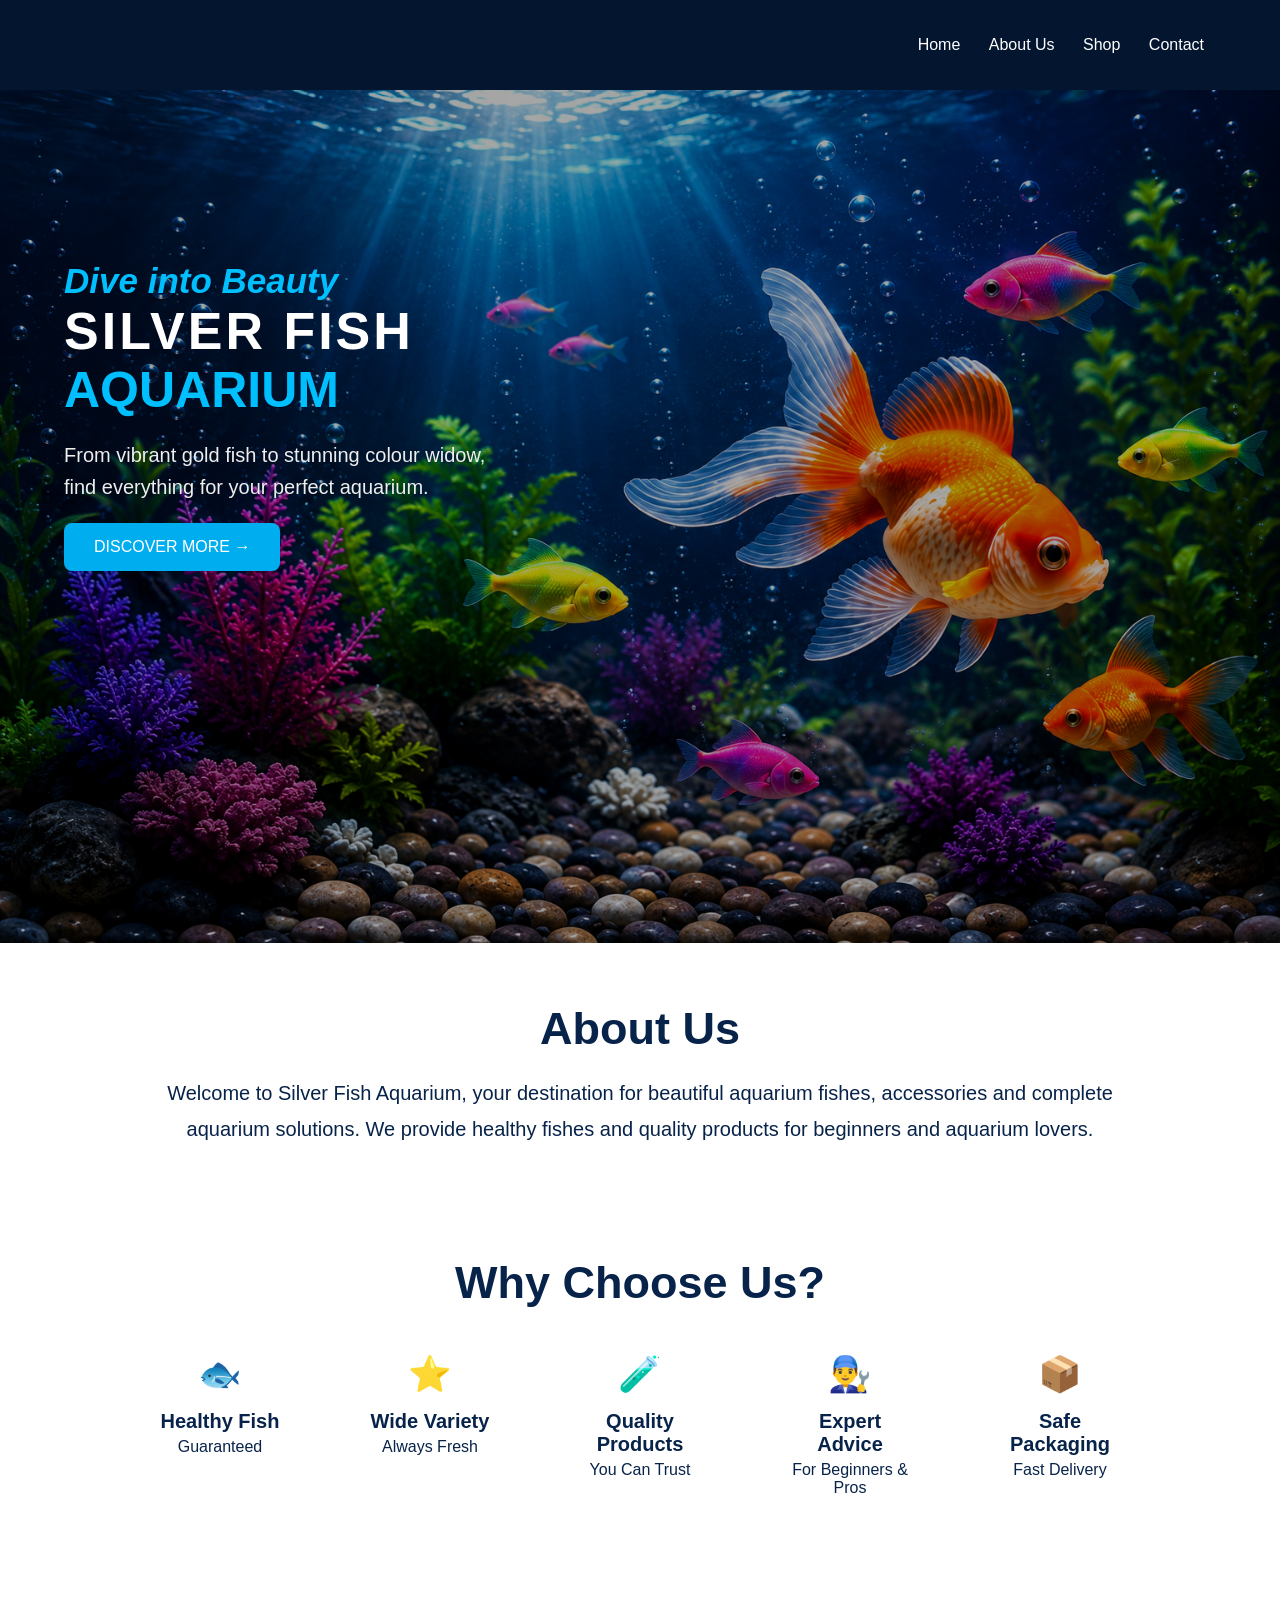
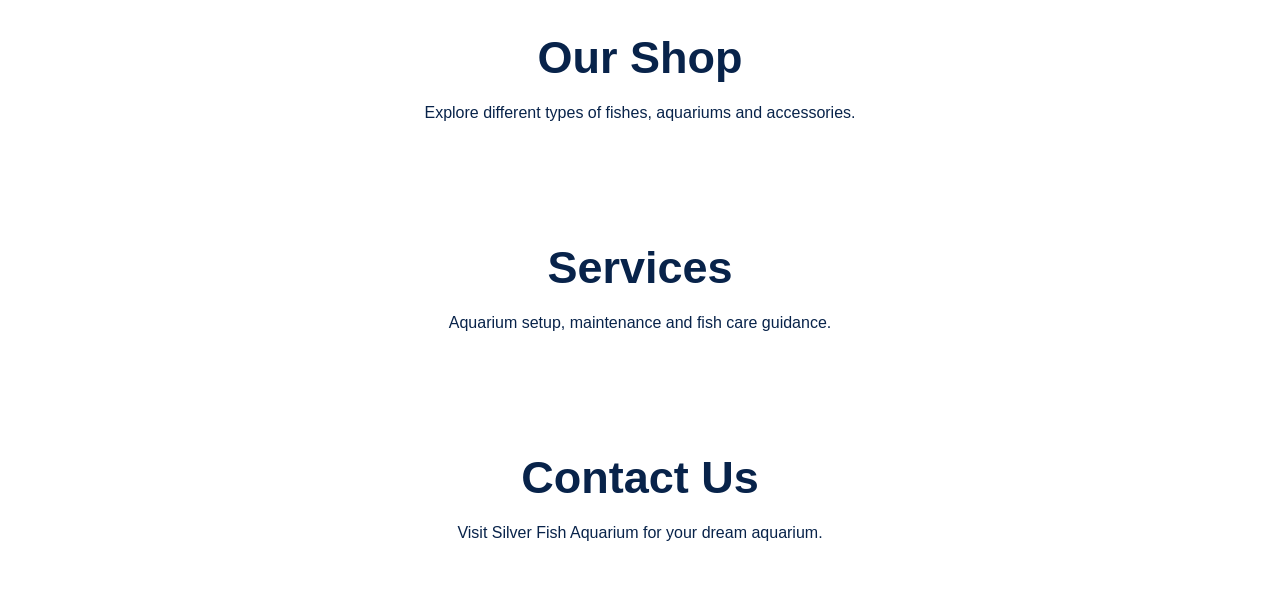
==== index.html @ 3cf3a321 "Update index.html" ====
<!DOCTYPE html>
<html lang="en">
<head>
<meta charset="UTF-8">
<meta name="viewport" content="width=device-width, initial-scale=1.0">

<title>Silver Fish Aquarium</title>

<link rel="stylesheet" href="style.css">

</head>

<body>

<header>
    <div 
        <img src="logo.png" alt="Silver Fish Aquarium">
    </div>

    <nav>
        <a href="#home">Home</a>
        <a href="#about">About Us</a>
        <a href="#shop">Shop</a>
        <a href="#contact">Contact</a>
    </nav>
</header>


<!-- HOME SECTION -->

<section id="home" class="hero">

<picture>
    <source media="(max-width:768px)" srcset="aquarium-mobile.png">
    <img src="aquarium-desktop.png" alt="Silver Fish Aquarium">
</picture>


<div class="hero-content">

<h3>Dive into Beauty</h3>

<h1>SILVER FISH</h1>

<h2>AQUARIUM</h2>

<p>
From vibrant gold fish to stunning colour widow,
find everything for your perfect aquarium.
</p>


<a href="#about" class="btn">
DISCOVER MORE →
</a>

</div>

</section>



<!-- ABOUT SECTION -->

<section id="about" class="about">

<h1>About Us</h1>

<p>
Welcome to Silver Fish Aquarium, your destination for beautiful
aquarium fishes, accessories and complete aquarium solutions.
We provide healthy fishes and quality products for beginners
and aquarium lovers.
</p>

</section>



<!-- WHY CHOOSE US -->

<section class="choose">

<h1>Why Choose Us?</h1>


<div class="cards">


<div class="card">
🐟
<h3>Healthy Fish</h3>
<p>Guaranteed</p>
</div>


<div class="card">
⭐
<h3>Wide Variety</h3>
<p>Always Fresh</p>
</div>


<div class="card">
🧪
<h3>Quality Products</h3>
<p>You Can Trust</p>
</div>


<div class="card">
👨‍🔧
<h3>Expert Advice</h3>
<p>For Beginners & Pros</p>
</div>


<div class="card">
📦
<h3>Safe Packaging</h3>
<p>Fast Delivery</p>
</div>


</div>

</section>



<!-- SHOP -->

<section id="shop" class="simple">

<h1>Our Shop</h1>

<p>
Explore different types of fishes, aquariums and accessories.
</p>

</section>



<!-- SERVICES -->

<section id="services" class="simple">

<h1>Services</h1>

<p>
Aquarium setup, maintenance and fish care guidance.
</p>

</section>



<!-- CONTACT -->

<section id="contact" class="simple">

<h1>Contact Us</h1>

<p>
Visit Silver Fish Aquarium for your dream aquarium.
</p>

</section>


</body>
</html>
---- style.css ----
*{
margin:0;
padding:0;
box-sizing:border-box;
font-family:Arial, sans-serif;
}


body{
background:white;
color:#08234a;
}


/* HEADER */

header{

height:90px;
background:#03152f;
display:flex;
align-items:center;
justify-content:space-between;
padding:20px 5%;

}


.logo img {
    width: 180px;
    height: auto;
}

@media(max-width:768px){
    .logo img{
        width:120px;
    }
}

.logo small{

display:block;
font-size:15px;
color:#00bfff;
letter-spacing:4px;

}


nav a{

color:white;
text-decoration:none;
margin:0 12px;
font-size:16px;

}


nav a:hover{

color:#00bfff;

}



/* HERO */

.hero{

position:relative;

}

.hero::before{
    content:"";
    position:absolute;
    inset:0;
    background:rgba(0,0,0,0.35);
    z-index:1;
}

.hero-content{
    position:absolute;
    top:20%;
    left:5%;
    max-width:450px;
    color:white;
    z-index:2;
}

.hero img{

width:100%;
display:block;

}



.hero-content{

position:absolute;
top:20%;
left:5%;
max-width:450px;
color:white;

}


.hero-content h3{

font-size:35px;
font-style:italic;
color:#00bfff;

}


.hero-content h1{
    font-size:52px;
    letter-spacing:3px;
    color:white;
}

.hero-content h2{

font-size:50px;
color:#00bfff;

}


.hero-content p{
    font-size:20px;
    line-height:1.6;
    margin:20px 0;
    color:#eeeeee;
}



.btn{

background:#00aef0;
color:white;
padding:15px 30px;
border-radius:8px;
text-decoration:none;
display:inline-block;

}



/* ABOUT */

.about{

padding:60px 10%;
text-align:center;

}


.about h1,
.choose h1,
.simple h1{

font-size:45px;
margin-bottom:20px;

}


.about p{

font-size:20px;
line-height:1.8;

}



/* WHY CHOOSE */

.choose{

padding:50px 5%;
text-align:center;

}


.cards{

display:flex;
justify-content:center;
gap:30px;
flex-wrap:wrap;

}


.card{

width:180px;
padding:25px;
font-size:35px;

}


.card h3{

font-size:20px;
margin:15px 0 5px;

}


.card p{

font-size:16px;

}



/* OTHER SECTIONS */

.simple{

padding:60px;
text-align:center;

}




/* MOBILE */

@media(max-width:768px){


header{

height:auto;
display:block;
text-align:center;

}


nav{

margin-top:20px;

}


nav a{

display:inline-block;
margin:8px;
font-size:14px;

}



.hero-content{

top:12%;
left:6%;
max-width:85%;

}


.hero-content h3{

font-size:28px;

}


.hero-content h1{

font-size:45px;

}


.hero-content h2{

font-size:35px;

}


.hero-content p{

font-size:17px;

}


.about h1,
.choose h1,
.simple h1{

font-size:35px;

}


.cards{

display:block;

}


.card{

margin:auto;

}


}
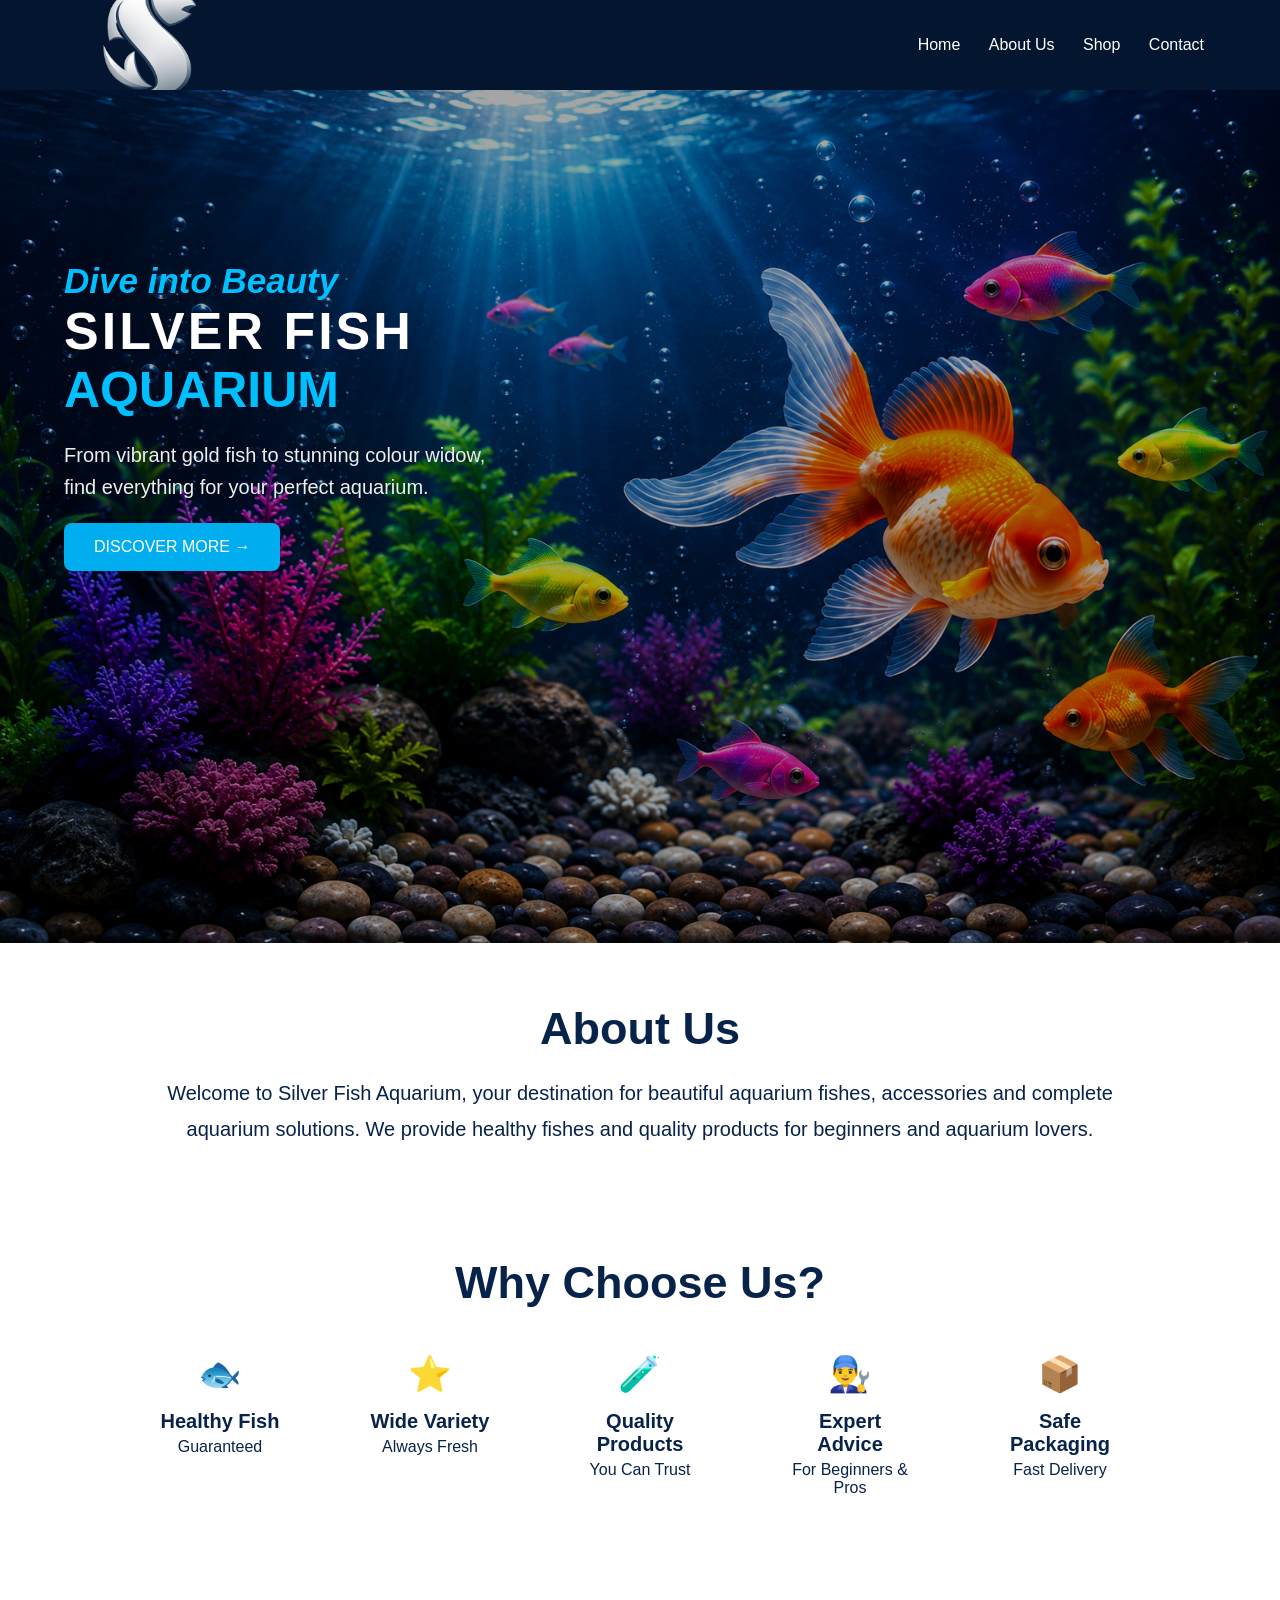
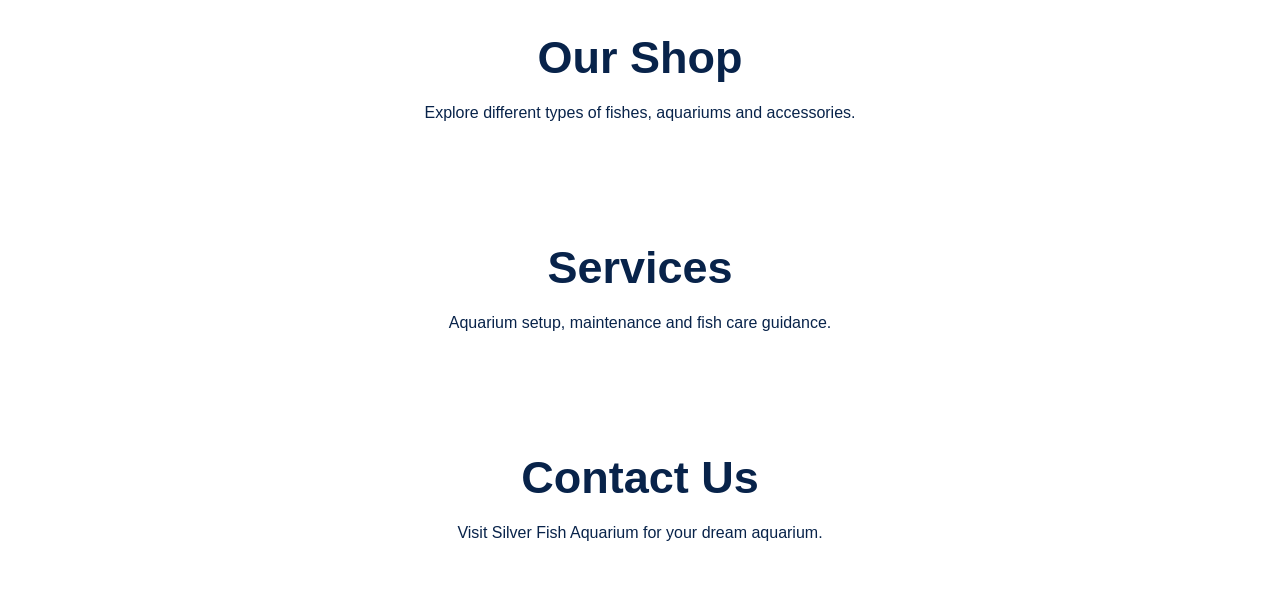
==== commit 4820ef4b: "Update index.html" ====
--- a/index.html
+++ b/index.html
@@ -13,7 +13,7 @@
 <body>
 
 <header>
-    <div 
+    <div class="logo">
         <img src="logo.png" alt="Silver Fish Aquarium">
     </div>
 
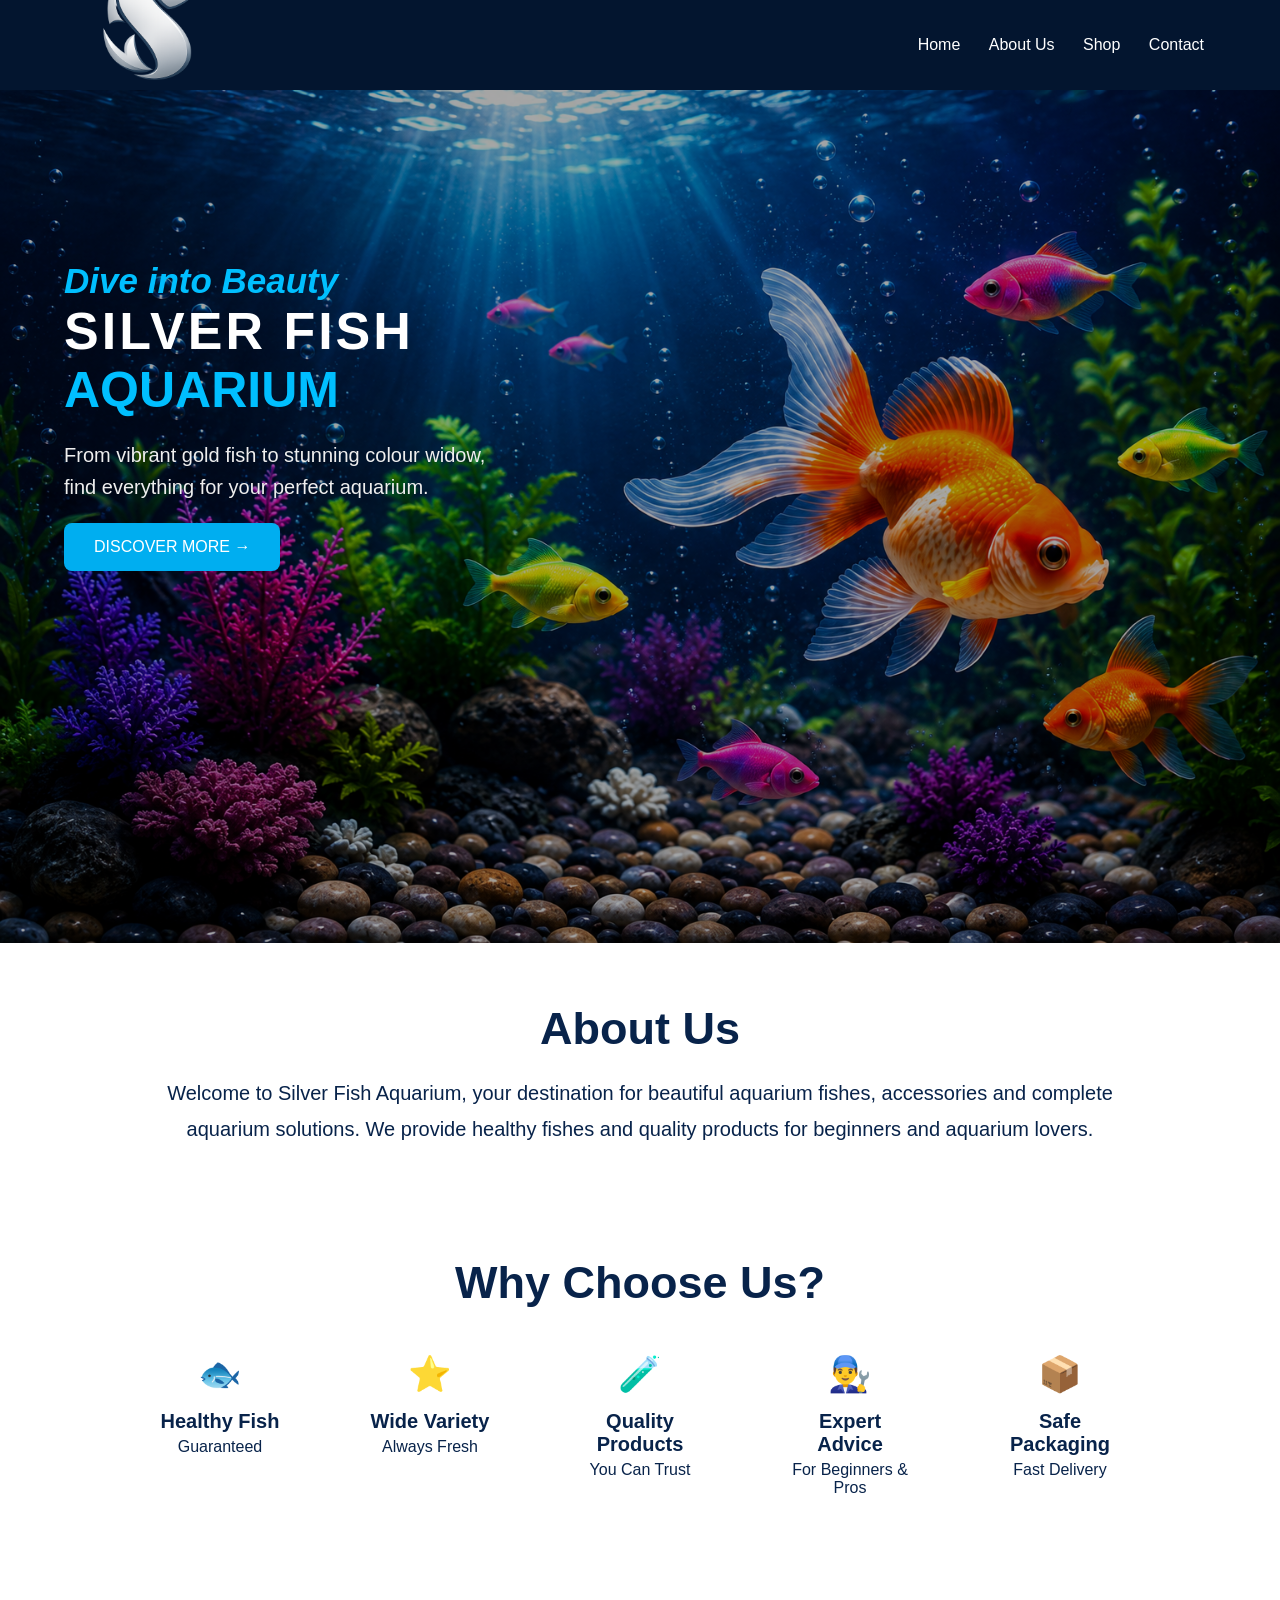
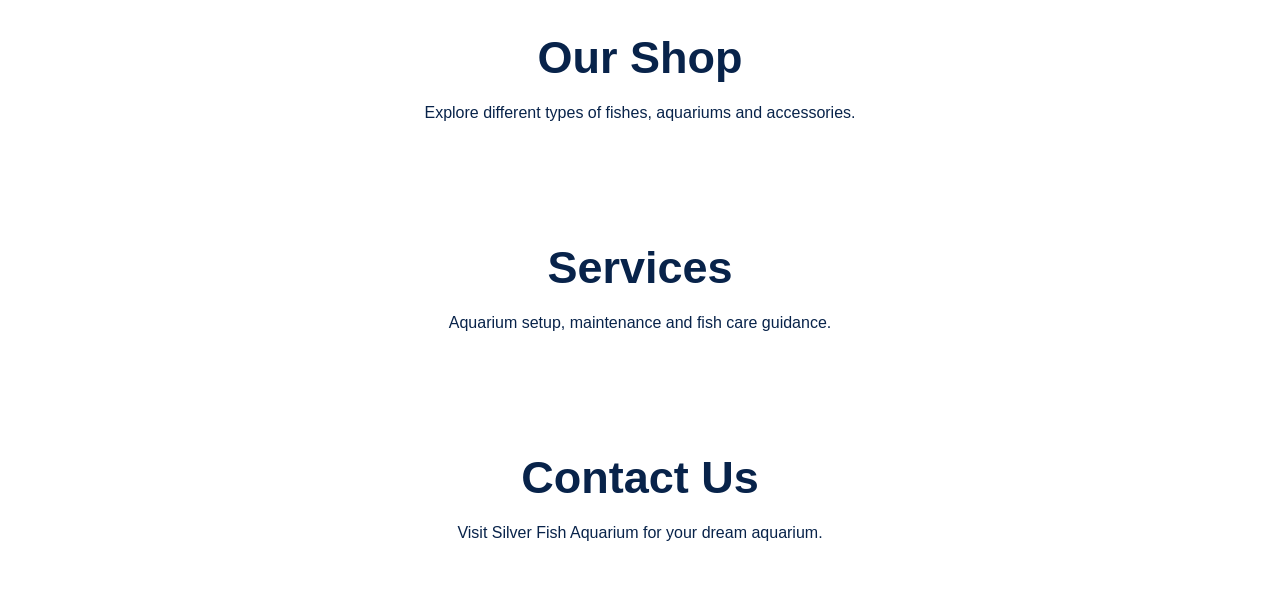
==== commit 9a167d9a: "Update index.html" ====
--- a/index.html
+++ b/index.html
@@ -15,6 +15,10 @@
 <header>
     <div class="logo">
         <img src="logo.png" alt="Silver Fish Aquarium">
+        <div class="logo-text">
+        <span>SILVER FISH</span>
+        <small>AQUARIUM</small>
+        </div>
     </div>
 
     <nav>
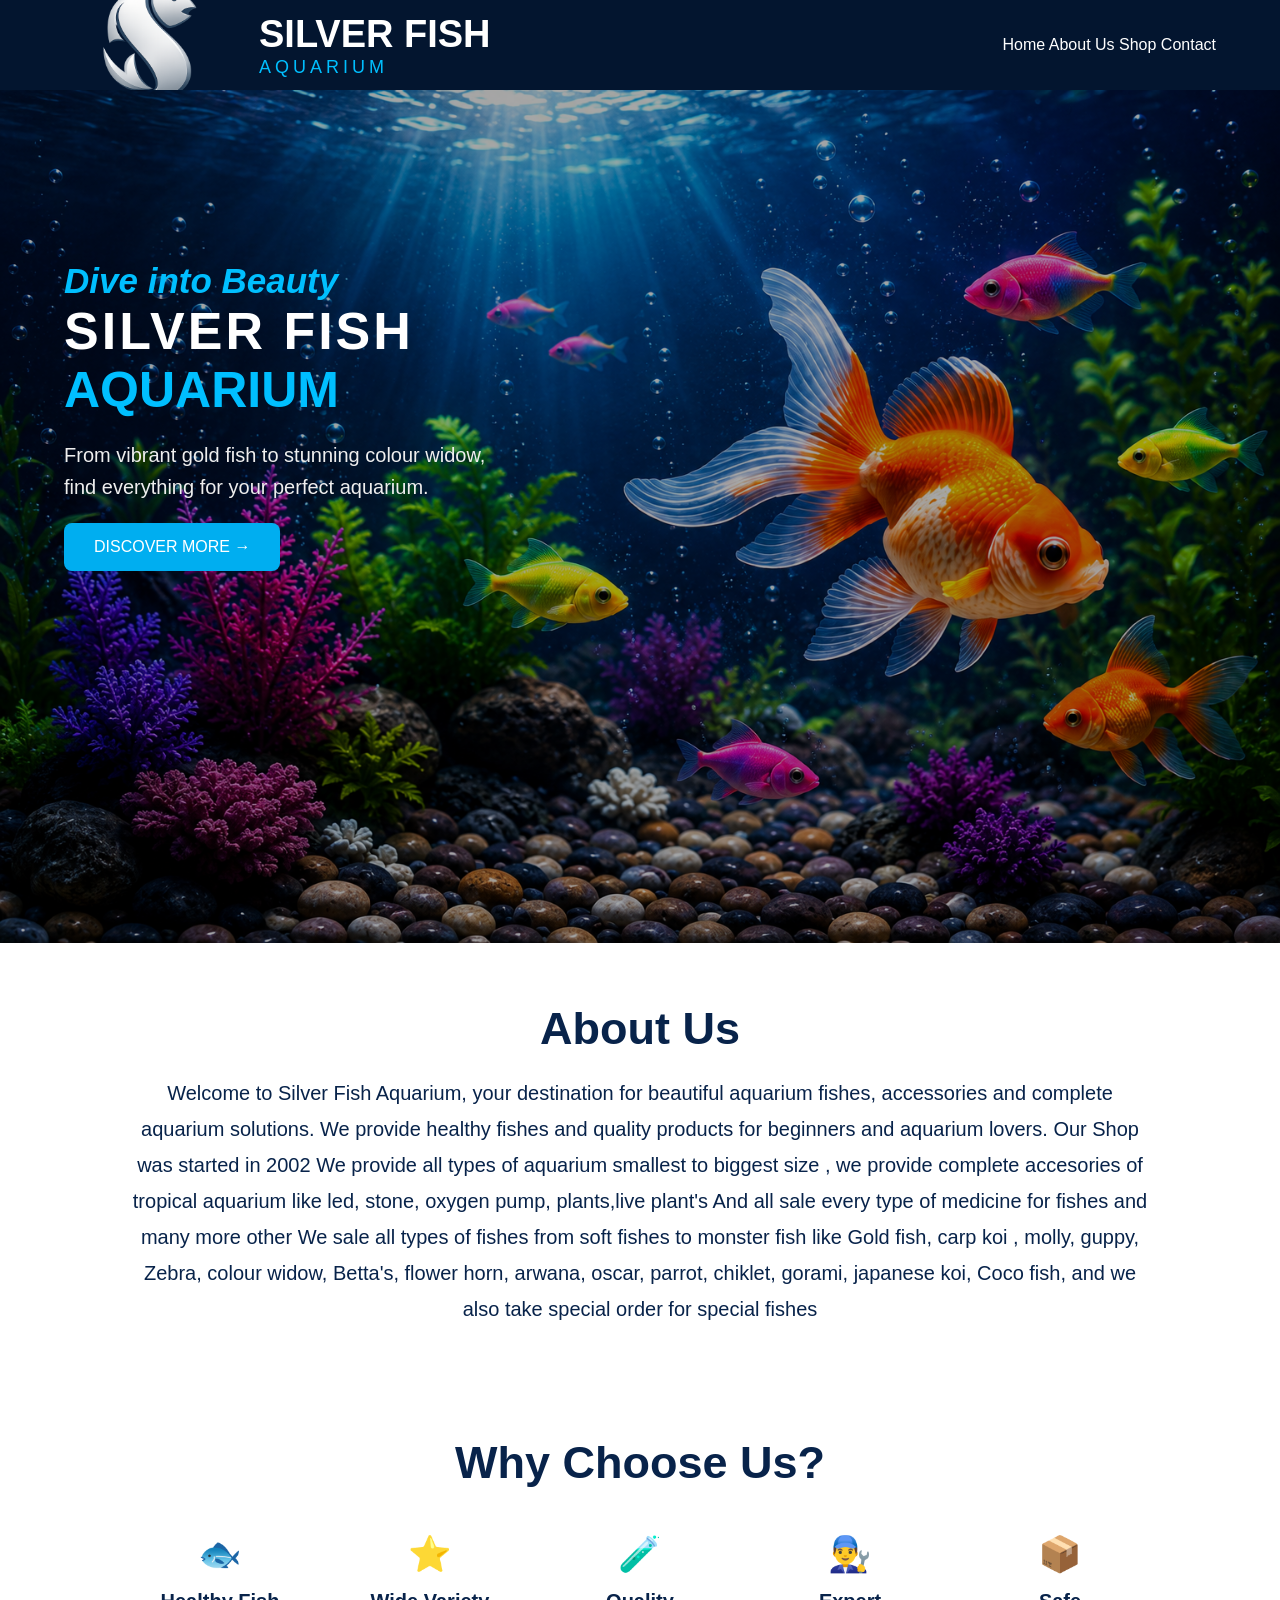
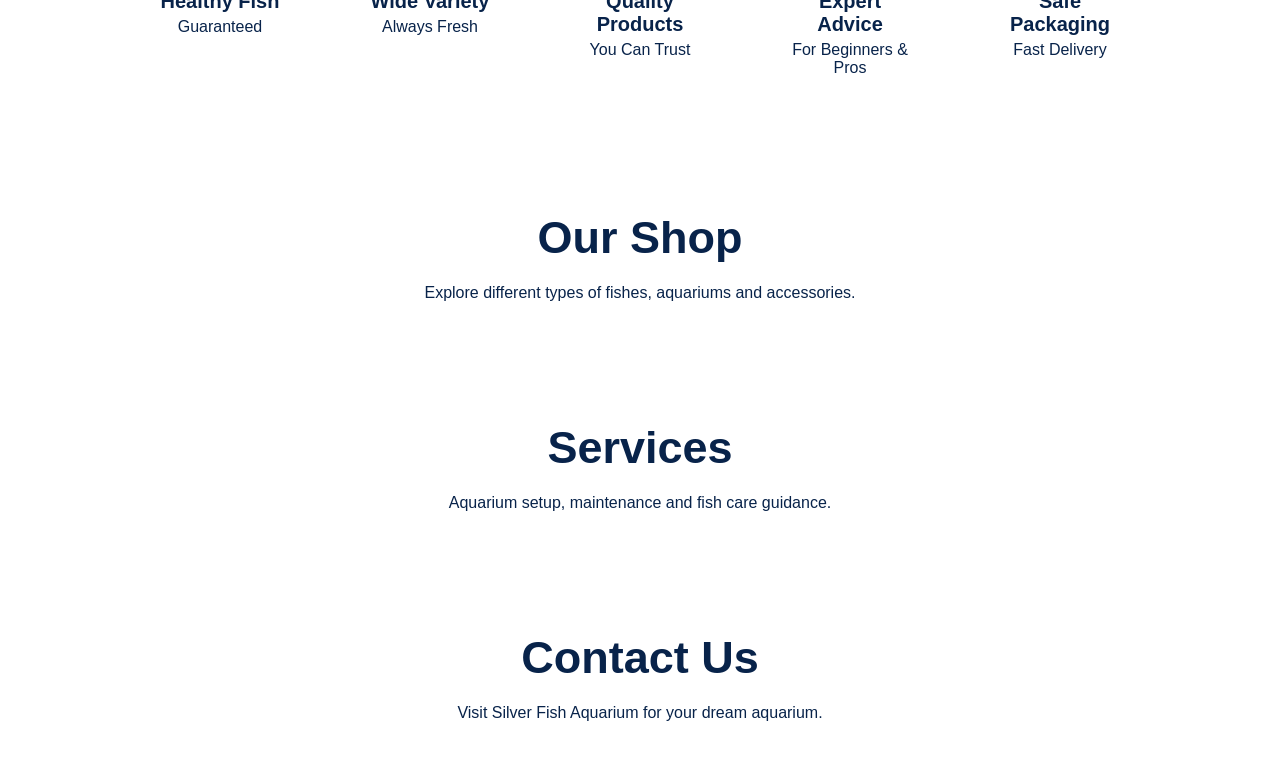
==== commit f0459b4e: "Update index.html" ====
--- a/index.html
+++ b/index.html
@@ -75,6 +75,15 @@
 aquarium fishes, accessories and complete aquarium solutions.
 We provide healthy fishes and quality products for beginners
 and aquarium lovers.
+    
+    Our Shop was started in 2002
+
+We provide all types of aquarium smallest to biggest size , we provide complete accesories of tropical aquarium like led, stone, oxygen pump, plants,live plant's
+And all sale every type of medicine for fishes and many more other 
+
+We sale all types of fishes from soft fishes to monster fish like 
+Gold fish, carp koi , molly, guppy, Zebra, colour widow, Betta's, flower horn, arwana, oscar, parrot, chiklet, gorami, japanese koi, Coco fish, and we also take special order for special fishes
+
 </p>
 
 </section>
--- a/style.css
+++ b/style.css
@@ -26,28 +26,64 @@
 }
 
 
+/* --- Desktop & General Styles --- */
+.logo {
+    display: flex;
+    align-items: center;
+    gap: 15px; /* Adds space between the logo image and the text */
+}
+
 .logo img {
-    width: 180px;
+    width: 180px; /* Large desktop logo size */
     height: auto;
 }
 
-@media(max-width:768px){
-    .logo img{
-        width:120px;
+.logo-text span {
+    display: block;
+    color: #ffffff; /* Clear, bright white */
+    font-size: 38px; /* Increased font size */
+    font-weight: bold;
+    line-height: 1.2;
+}
+
+.logo-text small {
+    display: block;
+    color: #00bfff; /* Bright neon blue */
+    font-size: 18px; /* Slightly larger for readability */
+    letter-spacing: 4px;
+    text-transform: uppercase;
+}
+
+/* --- Mobile Responsive Styles (Screen sizes 768px and smaller) --- */
+@media (max-width: 768px) {
+    .logo img {
+        width: 80px; /* Responsive size so it doesn't break mobile view */
     }
-}
-
-.logo small{
-
-display:block;
-font-size:15px;
-color:#00bfff;
-letter-spacing:4px;
-
-}
-
-
-nav a{
+
+    .logo-text span {
+        font-size: 20px; /* Scales down smoothly on mobile */
+    }
+
+    .logo-text small {
+        font-size: 11px;
+    }
+}
+
+/* --- Fix for the Purple Links (Home, About Us, Shop, Contact) --- */
+nav a, 
+.navbar a,
+header a { 
+    color: #ffffff !important; 
+    text-decoration: none; /* Removes underline */
+}
+
+/* Optional: Turns neon blue when you hover your mouse over them */
+nav a:hover,
+.navbar a:hover,
+header a:hover {
+    color: #00bfff !important; 
+}
+
 
 color:white;
 text-decoration:none;
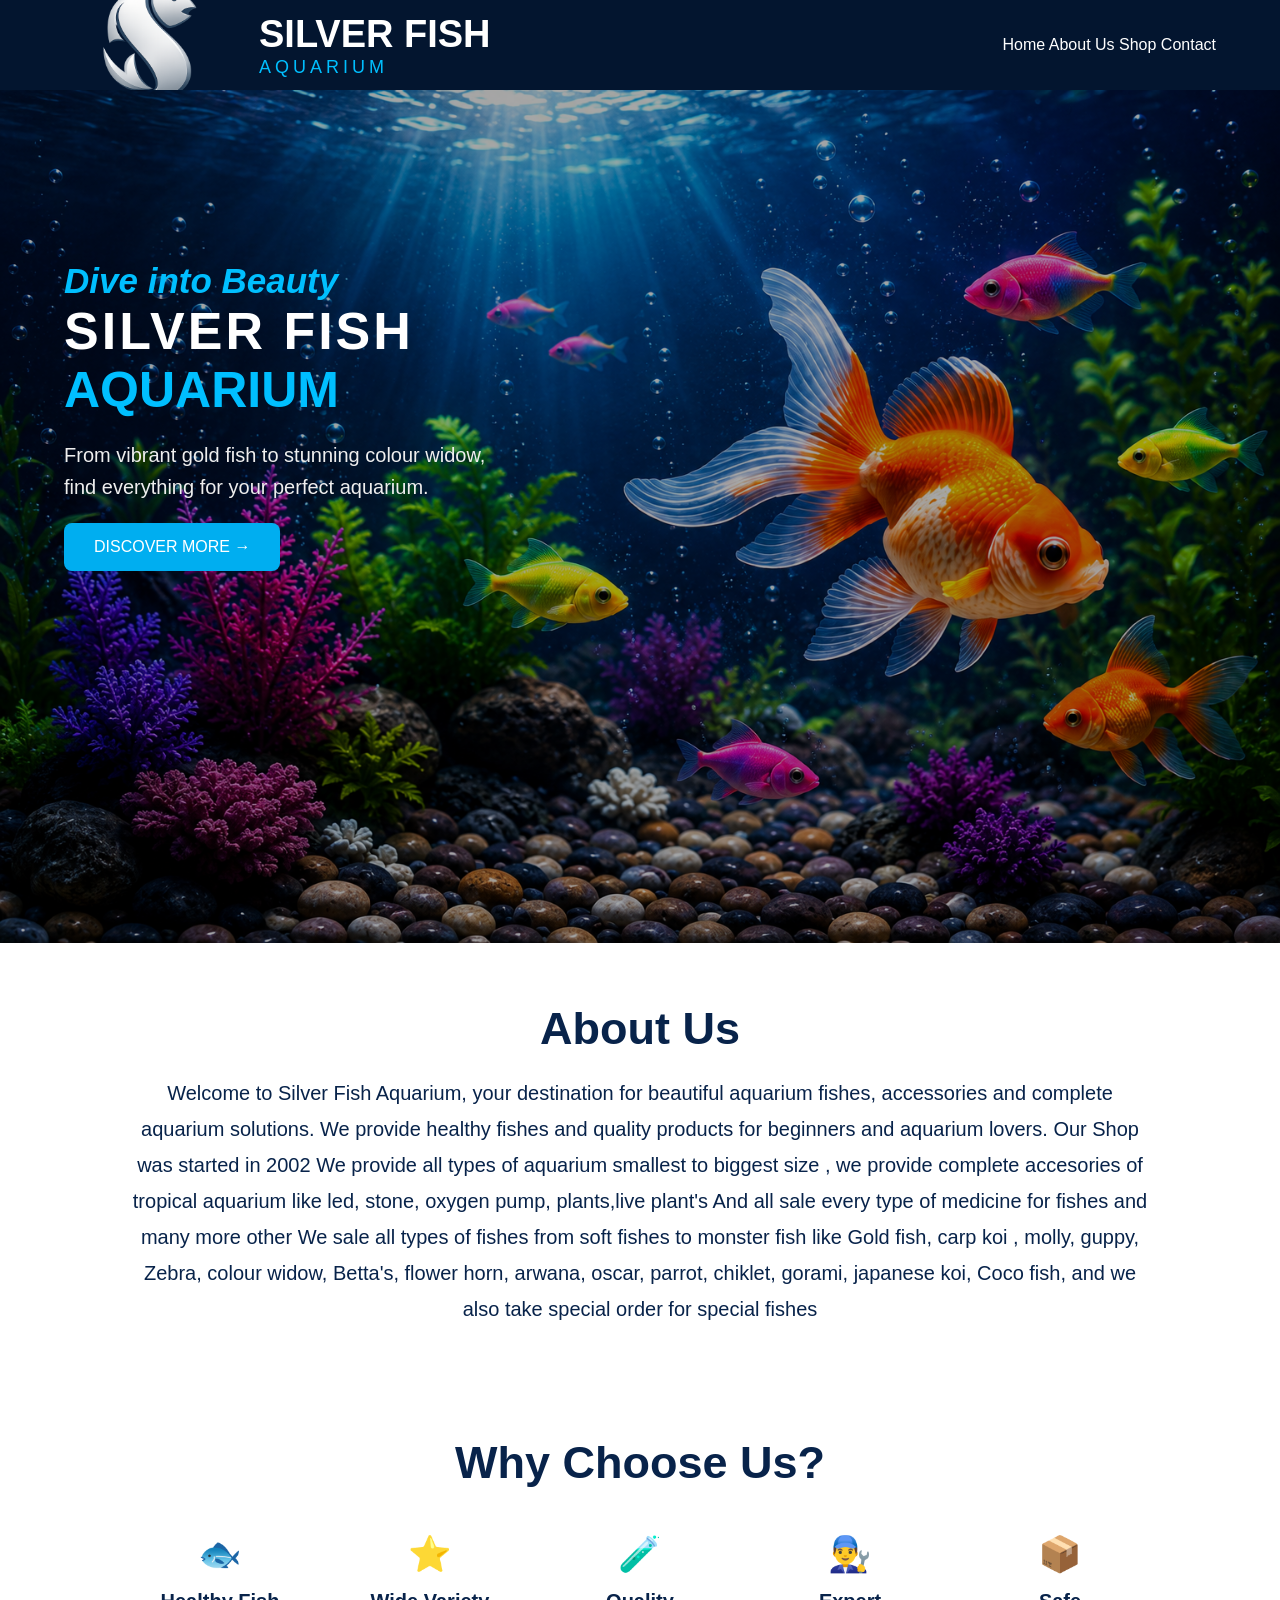
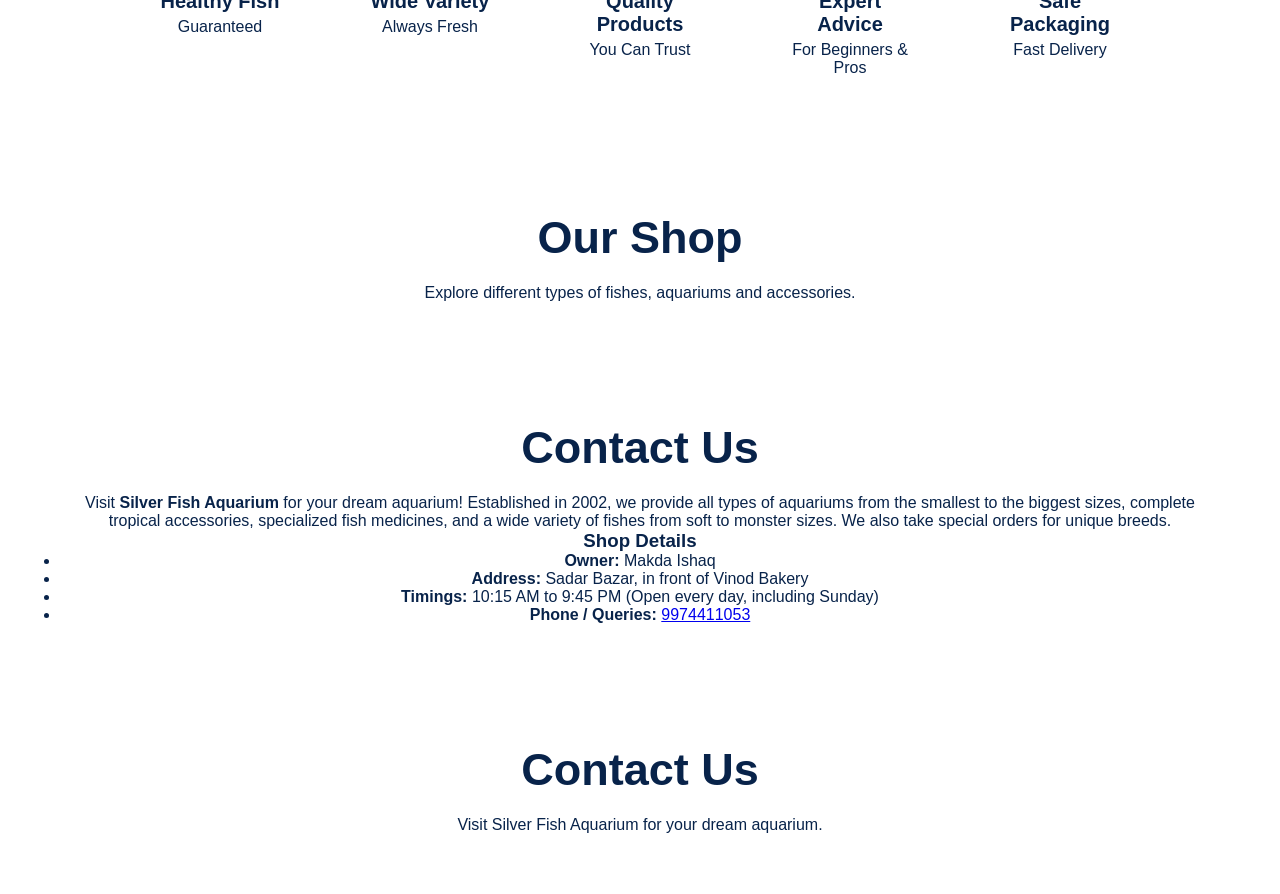
==== commit 13023962: "Update index.html" ====
--- a/index.html
+++ b/index.html
@@ -159,11 +159,23 @@
 
 <section id="services" class="simple">
 
-<h1>Services</h1>
+<section class="contact-section">
+    <h1>Contact Us</h1>
+    <p class="intro-text">
+        Visit <strong>Silver Fish Aquarium</strong> for your dream aquarium! Established in 2002, we provide all types of aquariums from the smallest to the biggest sizes, complete tropical accessories, specialized fish medicines, and a wide variety of fishes from soft to monster sizes. We also take special orders for unique breeds.
+    </p>
 
-<p>
-Aquarium setup, maintenance and fish care guidance.
-</p>
+    <div class="contact-details">
+        <h3>Shop Details</h3>
+        <ul>
+            <li><strong>Owner:</strong> Makda Ishaq</li>
+            <li><strong>Address:</strong> Sadar Bazar, in front of Vinod Bakery</li>
+            <li><strong>Timings:</strong> 10:15 AM to 9:45 PM (Open every day, including Sunday)</li>
+            <li><strong>Phone / Queries:</strong> <a href="tel:9974411053">9974411053</a></li>
+        </ul>
+    </div>
+</section>
+
 
 </section>
 
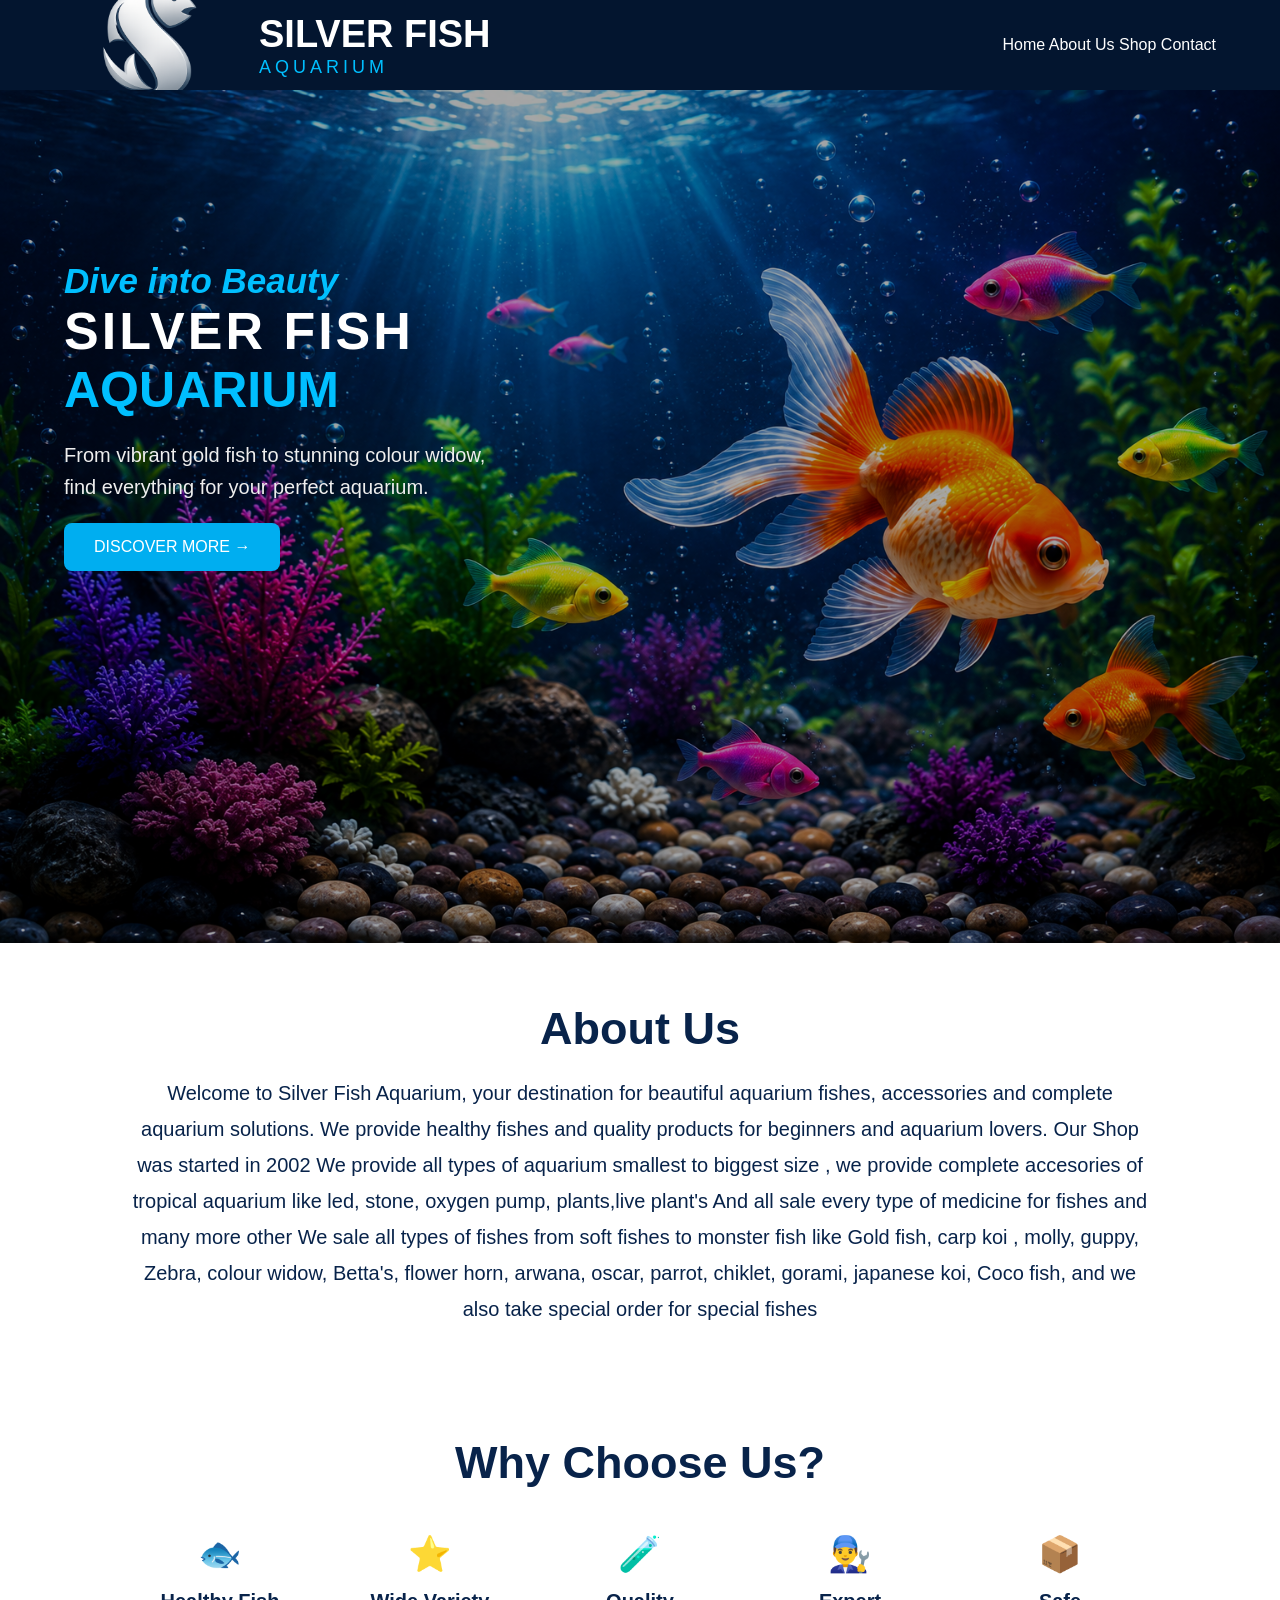
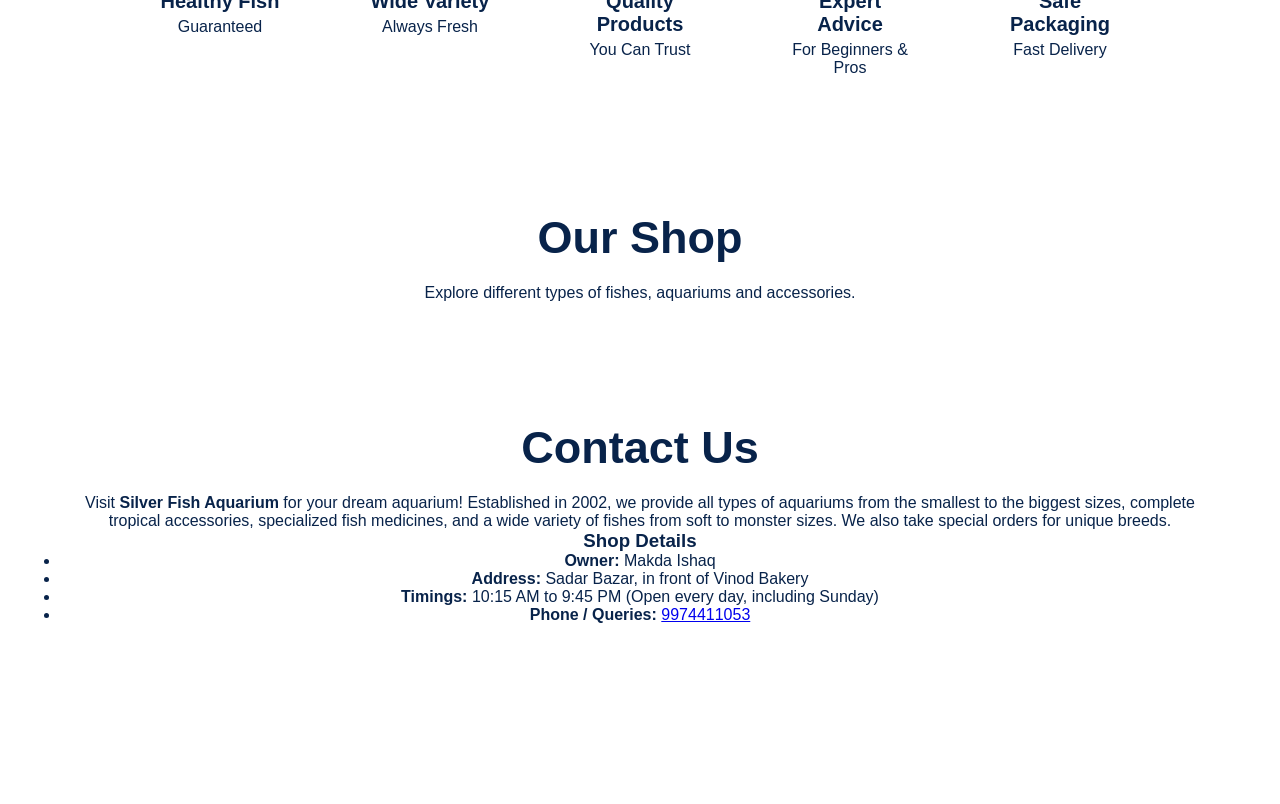
==== commit 0775ec53: "Update index.html" ====
--- a/index.html
+++ b/index.html
@@ -185,11 +185,7 @@
 
 <section id="contact" class="simple">
 
-<h1>Contact Us</h1>
 
-<p>
-Visit Silver Fish Aquarium for your dream aquarium.
-</p>
 
 </section>
 
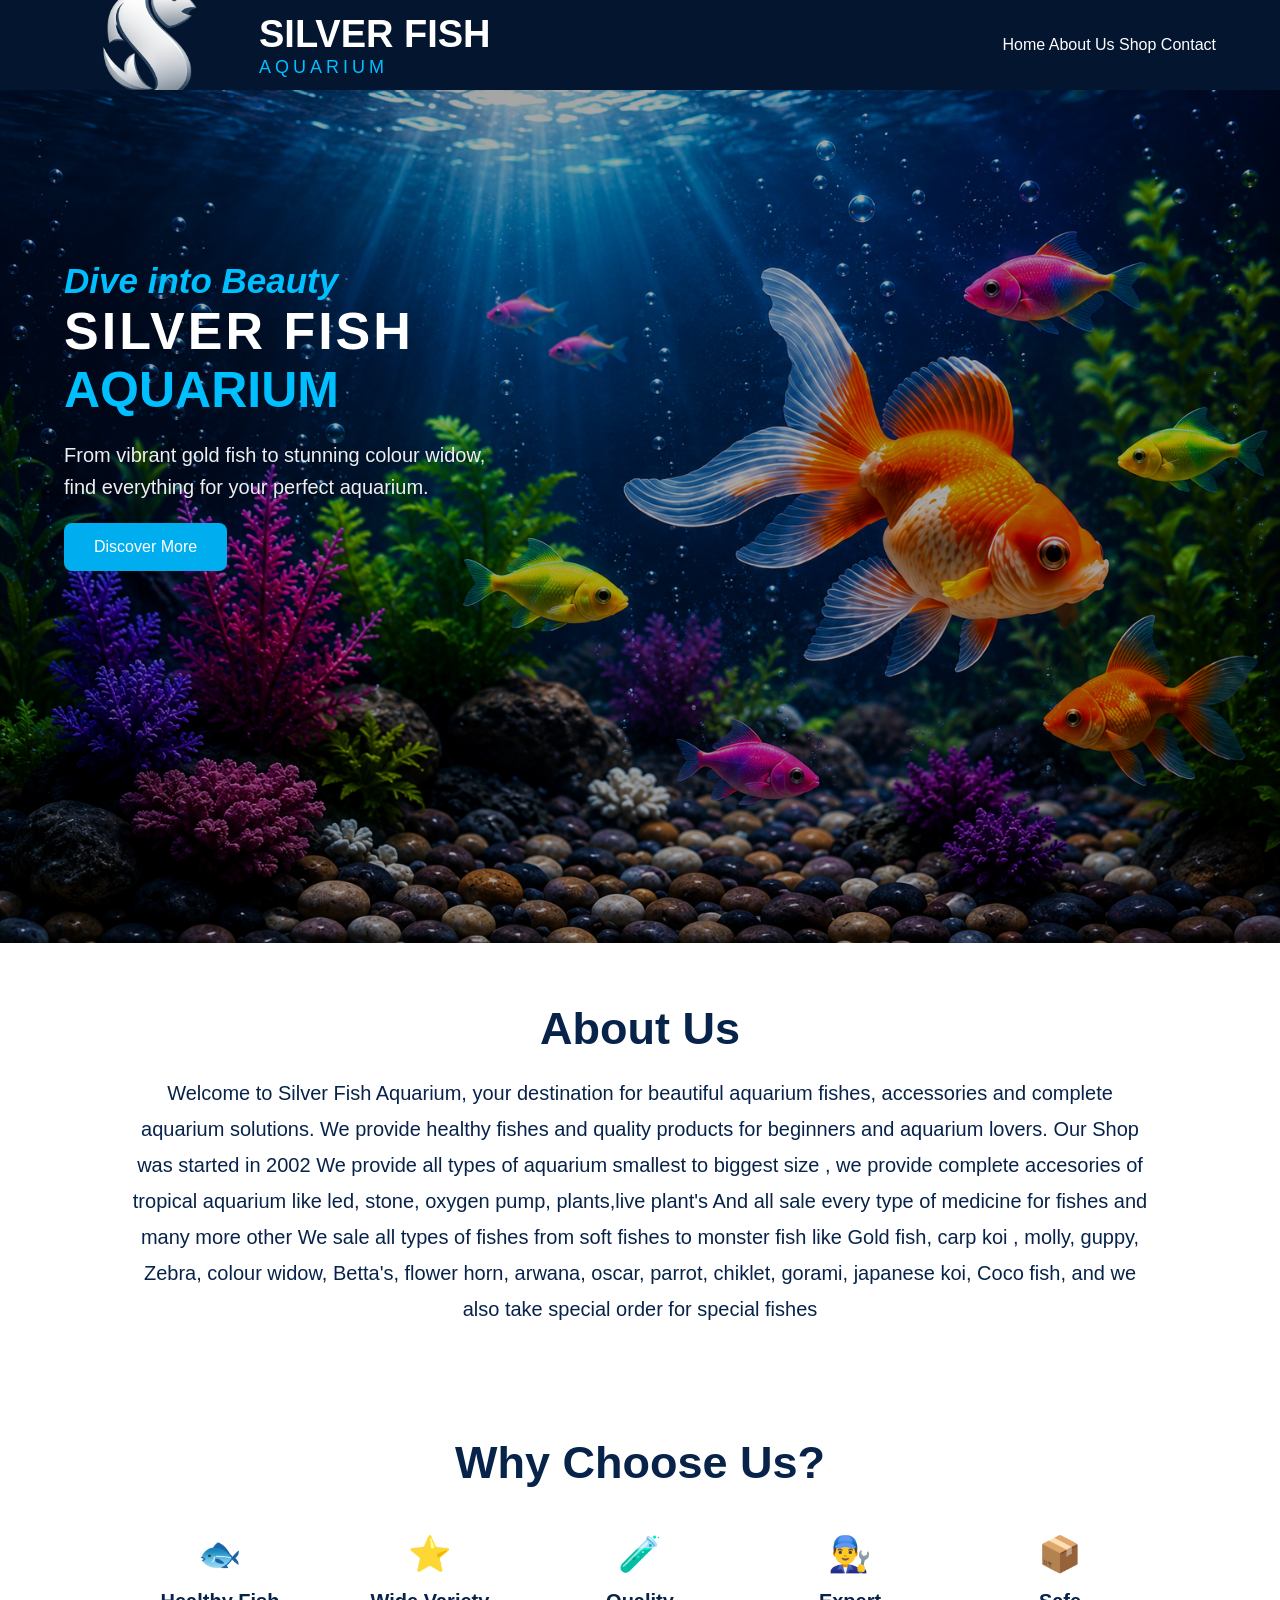
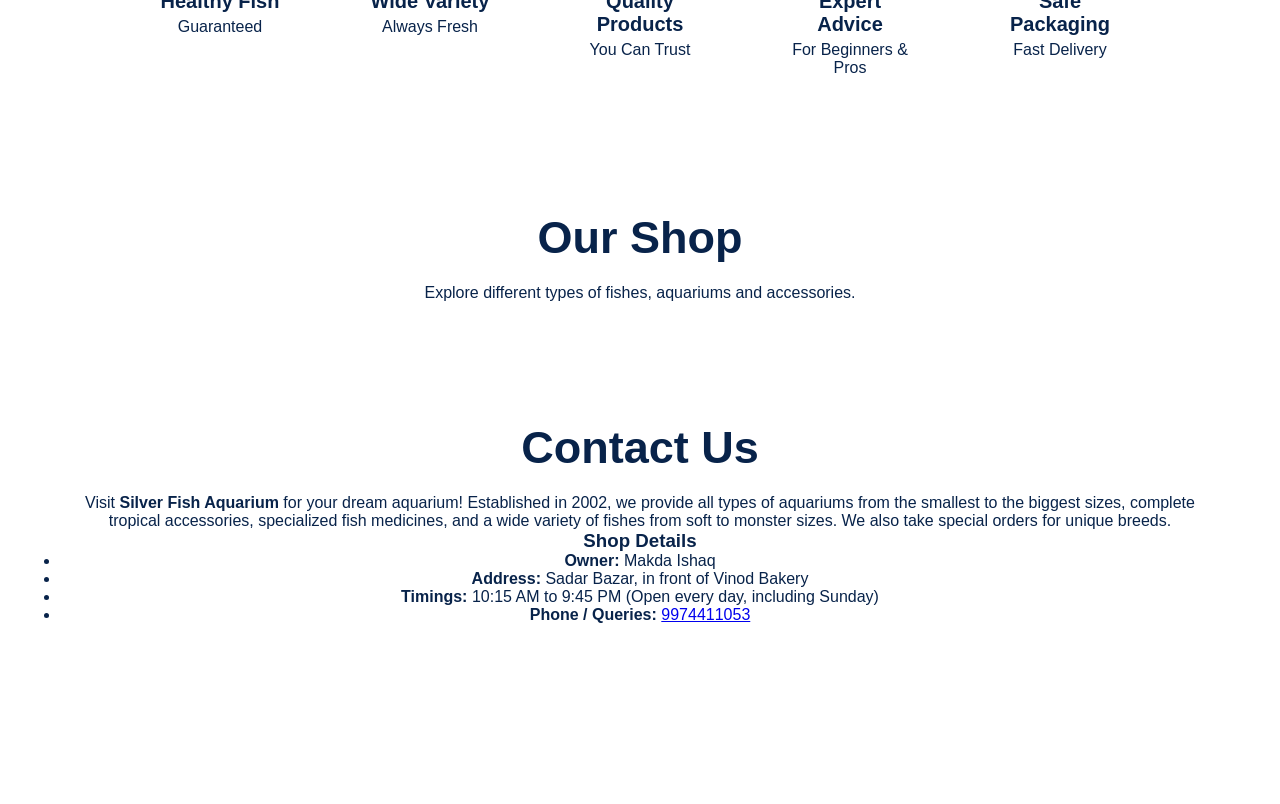
==== commit 2c6e74a4: "Update index.html" ====
--- a/index.html
+++ b/index.html
@@ -54,9 +54,7 @@
 </p>
 
 
-<a href="#about" class="btn">
-DISCOVER MORE →
-</a>
+<a href="products.html" class="btn">Discover More</a>
 
 </div>
 
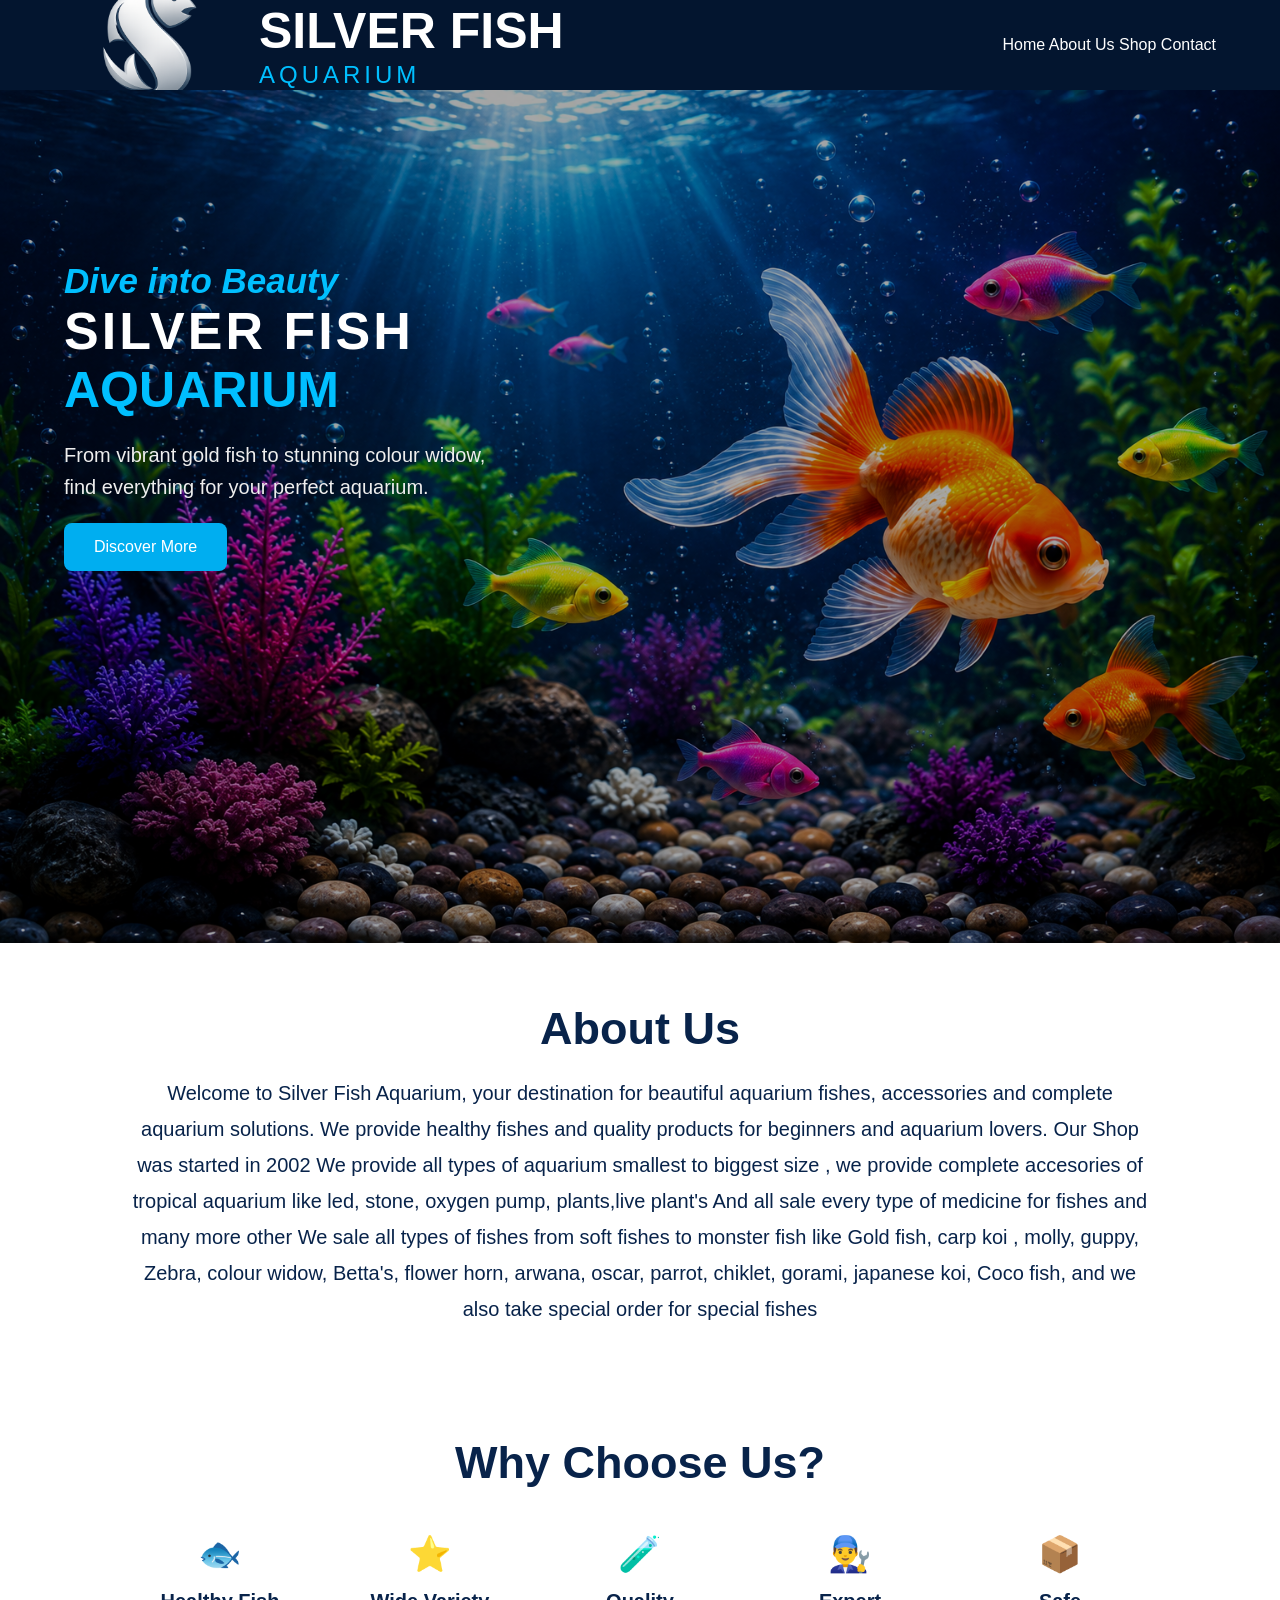
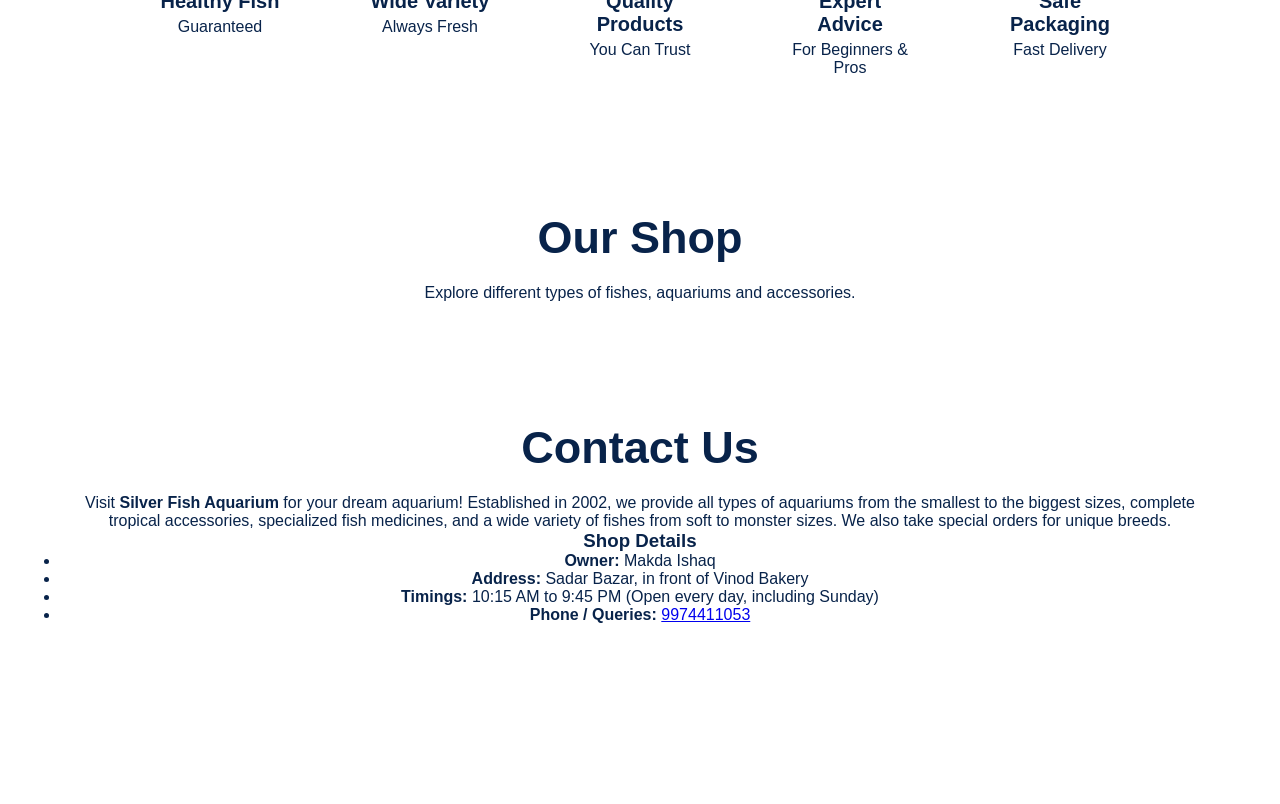
==== commit c8c822c3: "Update index.html" ====
--- a/index.html
+++ b/index.html
@@ -6,7 +6,7 @@
 
 <title>Silver Fish Aquarium</title>
 
-<link rel="stylesheet" href="style.css">
+<link rel="stylesheet" href="style.css?v=2">
 
 </head>
 
--- a/style.css
+++ b/style.css
@@ -41,7 +41,7 @@
 .logo-text span {
     display: block;
     color: #ffffff; /* Clear, bright white */
-    font-size: 38px; /* Increased font size */
+    font-size: 50px !important; /* Increased & forced */
     font-weight: bold;
     line-height: 1.2;
 }
@@ -49,10 +49,12 @@
 .logo-text small {
     display: block;
     color: #00bfff; /* Bright neon blue */
-    font-size: 18px; /* Slightly larger for readability */
+    font-size: 24px !important; /* Increased & forced */
     letter-spacing: 4px;
     text-transform: uppercase;
 }
+
+
 
 /* --- Mobile Responsive Styles (Screen sizes 768px and smaller) --- */
 @media (max-width: 768px) {
